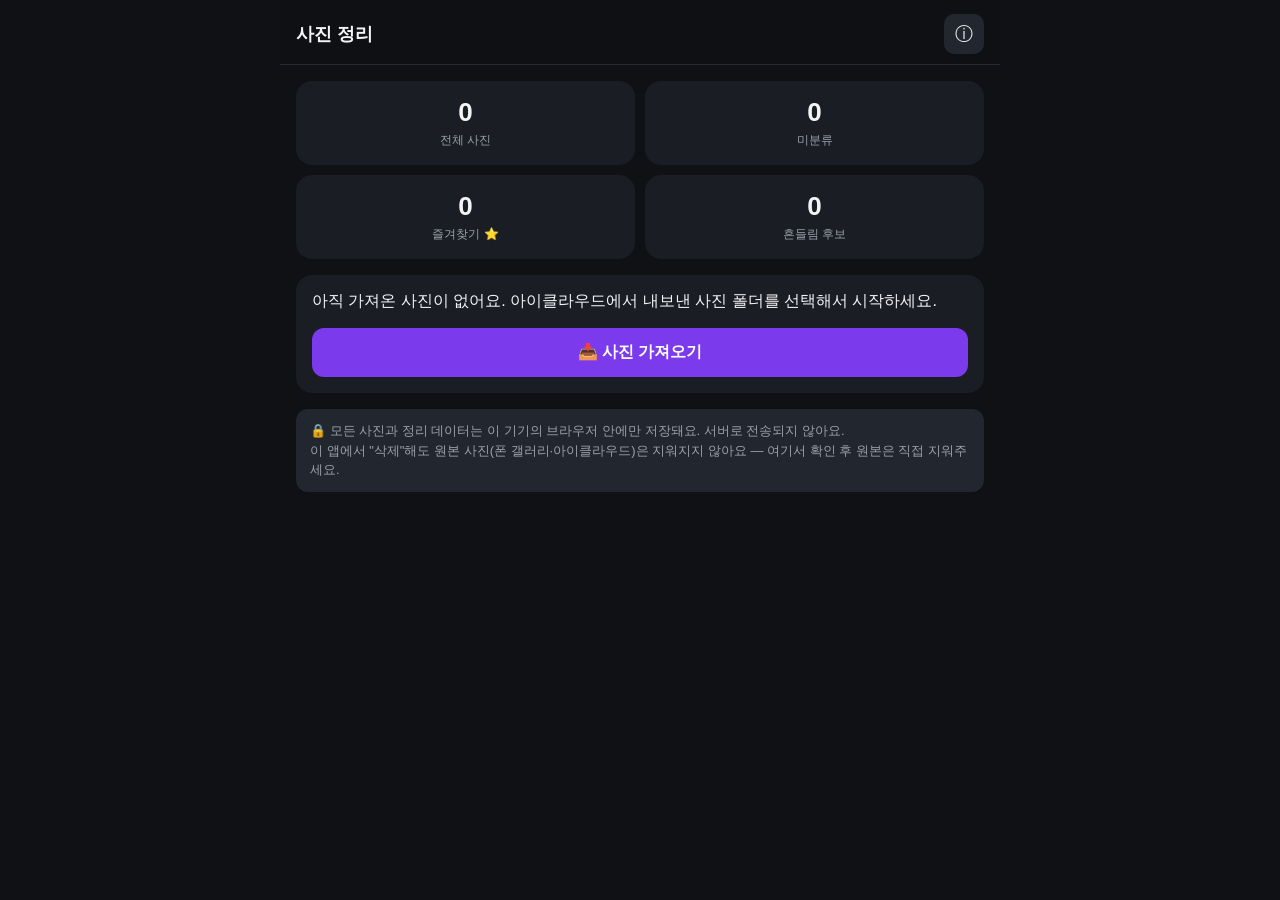
==== photo-organizer/index.html @ 1d7fc388 "Add installable photo organizer PWA A self-contained app under /photo-organizer/ for sorting years o" ====
<!DOCTYPE html>
<html lang="ko">
<head>
<meta charset="UTF-8">
<meta name="viewport" content="width=device-width, initial-scale=1, viewport-fit=cover">
<title>사진 정리</title>
<meta name="description" content="12년치 아이클라우드 사진을 폰과 맥에서 정리하는 개인용 웹앱">
<meta name="theme-color" content="#0f1115">
<link rel="manifest" href="manifest.json">
<link rel="icon" href="icons/icon-192.png">
<link rel="apple-touch-icon" href="icons/apple-touch-icon.png">
<meta name="apple-mobile-web-app-capable" content="yes">
<meta name="apple-mobile-web-app-status-bar-style" content="black-translucent">
<meta name="apple-mobile-web-app-title" content="사진 정리">
<link rel="stylesheet" href="style.css">
</head>
<body>
<div id="app">
  <header class="topbar">
    <button class="icon-btn" id="btnBack" title="뒤로">←</button>
    <h1 id="pageTitle">사진 정리</h1>
    <button class="icon-btn" id="btnInfo" title="안내">ⓘ</button>
  </header>

  <main id="main"></main>

  <footer class="bottombar hidden" id="bottombar"></footer>
</div>

<input type="file" id="fileInput" accept="image/*" multiple class="hidden">

<script src="db.js"></script>
<script src="exif.js"></script>
<script src="blur.js"></script>
<script src="faces.js"></script>
<script src="app.js"></script>
</body>
</html>
---- photo-organizer/style.css ----
:root {
  color-scheme: light dark;
  --bg: #0f1115;
  --panel: #1a1d24;
  --panel-2: #22262f;
  --text: #f4f4f6;
  --text-dim: #9aa0ab;
  --accent: #7c3aed;
  --accent-2: #a78bfa;
  --danger: #ef4444;
  --ok: #10b981;
  --radius: 16px;
  font-size: 16px;
}

* { box-sizing: border-box; }

html, body {
  margin: 0;
  height: 100%;
  background: var(--bg);
  color: var(--text);
  font-family: -apple-system, BlinkMacSystemFont, "Apple SD Gothic Neo", "Segoe UI", Roboto, sans-serif;
  overscroll-behavior-y: contain;
}

#app {
  max-width: 720px;
  margin: 0 auto;
  min-height: 100%;
  display: flex;
  flex-direction: column;
  padding-bottom: env(safe-area-inset-bottom);
}

header.topbar {
  position: sticky;
  top: 0;
  z-index: 10;
  display: flex;
  align-items: center;
  gap: 8px;
  padding: 14px 16px calc(10px + env(safe-area-inset-top)) 16px;
  padding-top: max(14px, env(safe-area-inset-top));
  background: rgba(15,17,21,0.9);
  backdrop-filter: blur(10px);
  border-bottom: 1px solid #262a33;
}

header.topbar h1 {
  font-size: 18px;
  margin: 0;
  flex: 1;
}

.icon-btn {
  background: var(--panel-2);
  border: none;
  color: var(--text);
  border-radius: 10px;
  width: 40px;
  height: 40px;
  font-size: 18px;
  display: flex;
  align-items: center;
  justify-content: center;
}

main { flex: 1; padding: 16px; padding-bottom: 90px; }

.hidden { display: none !important; }

.card {
  background: var(--panel);
  border-radius: var(--radius);
  padding: 16px;
  margin-bottom: 14px;
}

.stat-grid {
  display: grid;
  grid-template-columns: repeat(2, 1fr);
  gap: 10px;
  margin-bottom: 16px;
}

.stat-grid .card { margin: 0; text-align: center; }
.stat-grid .num { font-size: 26px; font-weight: 700; }
.stat-grid .label { font-size: 12px; color: var(--text-dim); margin-top: 4px; }

.nav-grid {
  display: grid;
  grid-template-columns: 1fr 1fr;
  gap: 10px;
}

.nav-btn {
  display: flex;
  flex-direction: column;
  align-items: center;
  justify-content: center;
  gap: 6px;
  background: var(--panel);
  border: 1px solid #2a2e38;
  border-radius: var(--radius);
  padding: 20px 10px;
  color: var(--text);
  font-size: 14px;
  min-height: 90px;
}
.nav-btn .emoji { font-size: 26px; }
.nav-btn .badge {
  font-size: 11px;
  color: var(--accent-2);
}

button { font-family: inherit; cursor: pointer; }

.primary-btn {
  background: var(--accent);
  color: white;
  border: none;
  border-radius: 12px;
  padding: 14px 20px;
  font-size: 16px;
  font-weight: 600;
  width: 100%;
}
.primary-btn:disabled { opacity: 0.5; }

.secondary-btn {
  background: var(--panel-2);
  color: var(--text);
  border: none;
  border-radius: 12px;
  padding: 12px 18px;
  font-size: 15px;
}

.text-btn {
  background: none;
  border: none;
  color: var(--accent-2);
  font-size: 14px;
  padding: 8px;
}

.progress-bar {
  height: 8px;
  background: var(--panel-2);
  border-radius: 4px;
  overflow: hidden;
  margin: 10px 0;
}
.progress-bar > div {
  height: 100%;
  background: var(--accent);
  transition: width .15s;
}

.grid {
  display: grid;
  grid-template-columns: repeat(3, 1fr);
  gap: 4px;
}
.thumb {
  position: relative;
  aspect-ratio: 1;
  border-radius: 8px;
  overflow: hidden;
  background: var(--panel-2);
}
.thumb img { width: 100%; height: 100%; object-fit: cover; display: block; }
.thumb .fav-mark { position: absolute; top: 4px; right: 4px; font-size: 14px; filter: drop-shadow(0 1px 2px rgba(0,0,0,.6)); }
.thumb .sel-mark {
  position: absolute; inset: 0;
  background: rgba(239,68,68,0.45);
  display: flex; align-items: center; justify-content: center;
  font-size: 22px;
}

.section-title {
  font-size: 15px;
  font-weight: 700;
  margin: 18px 0 8px;
  color: var(--text-dim);
}

/* Quick tag / swipe card view */
.swipe-stage {
  display: flex;
  flex-direction: column;
  align-items: center;
  height: calc(100vh - 320px);
  min-height: 300px;
}
.swipe-card {
  position: relative;
  width: 100%;
  flex: 1;
  border-radius: var(--radius);
  overflow: hidden;
  background: var(--panel);
  touch-action: pan-y;
}
.swipe-card img {
  width: 100%; height: 100%; object-fit: contain; background: #000;
}
.swipe-card .info {
  position: absolute; left: 10px; bottom: 10px;
  background: rgba(0,0,0,0.55);
  padding: 4px 10px;
  border-radius: 20px;
  font-size: 12px;
}
.swipe-card .fav-indicator {
  position: absolute; top: 10px; right: 10px; font-size: 26px;
}
.empty-state {
  text-align: center;
  color: var(--text-dim);
  padding: 40px 20px;
}

.tag-btn-row {
  display: grid;
  grid-template-columns: repeat(5, 1fr);
  gap: 6px;
  margin-top: 12px;
}
.tag-btn {
  background: var(--panel-2);
  border: none;
  border-radius: 12px;
  padding: 10px 4px;
  color: var(--text);
  font-size: 20px;
  display: flex;
  flex-direction: column;
  align-items: center;
  gap: 4px;
}
.tag-btn small { font-size: 10px; color: var(--text-dim); }
.tag-btn.active { outline: 2px solid var(--accent-2); }

.control-row {
  display: flex;
  gap: 8px;
  margin-top: 10px;
}
.control-row button {
  flex: 1;
  white-space: nowrap;
  padding-left: 6px;
  padding-right: 6px;
  font-size: 13px;
}

.blur-grid-item {
  position: relative;
}
.blur-grid-item .score {
  position: absolute; bottom: 4px; left: 4px;
  font-size: 10px; background: rgba(0,0,0,.6); padding: 1px 6px; border-radius: 8px;
}

.tabs {
  display: flex;
  gap: 6px;
  overflow-x: auto;
  padding-bottom: 8px;
  margin-bottom: 10px;
}
.tabs button {
  white-space: nowrap;
  background: var(--panel-2);
  border: none;
  color: var(--text-dim);
  padding: 8px 14px;
  border-radius: 20px;
  font-size: 13px;
}
.tabs button.active { background: var(--accent); color: white; }

.info-box {
  background: var(--panel-2);
  border-radius: 12px;
  padding: 12px 14px;
  font-size: 13px;
  color: var(--text-dim);
  line-height: 1.5;
}

.cluster-card {
  display: flex;
  align-items: center;
  gap: 12px;
  padding: 10px;
  background: var(--panel-2);
  border-radius: 12px;
  margin-bottom: 8px;
}
.cluster-card img { width: 56px; height: 56px; border-radius: 50%; object-fit: cover; }
.cluster-card .meta { flex: 1; font-size: 13px; color: var(--text-dim); }
.cluster-card select, .cluster-card input {
  background: var(--panel);
  color: var(--text);
  border: 1px solid #333844;
  border-radius: 8px;
  padding: 6px 8px;
  font-size: 13px;
}

footer.bottombar {
  position: fixed;
  bottom: 0; left: 0; right: 0;
  display: flex;
  justify-content: center;
  padding: 10px 16px calc(10px + env(safe-area-inset-bottom)) 16px;
  background: rgba(15,17,21,0.92);
  backdrop-filter: blur(10px);
  border-top: 1px solid #262a33;
}
footer.bottombar .row { display: flex; gap: 10px; max-width: 720px; width: 100%; }

.toast {
  position: fixed;
  bottom: 90px; left: 50%; transform: translateX(-50%);
  background: #222; color: white;
  padding: 10px 18px; border-radius: 30px; font-size: 13px;
  z-index: 100;
  box-shadow: 0 4px 14px rgba(0,0,0,.4);
}

.spinner {
  width: 22px; height: 22px;
  border: 3px solid #444; border-top-color: var(--accent-2);
  border-radius: 50%;
  animation: spin 0.8s linear infinite;
  margin: 0 auto;
}
@keyframes spin { to { transform: rotate(360deg); } }

.year-accordion summary {
  font-weight: 700;
  padding: 10px 0;
  cursor: pointer;
  list-style: none;
  display: flex;
  align-items: center;
  gap: 8px;
}
.year-accordion summary::-webkit-details-marker { display: none; }
.year-accordion summary .count { font-weight: 400; color: var(--text-dim); font-size: 13px; }
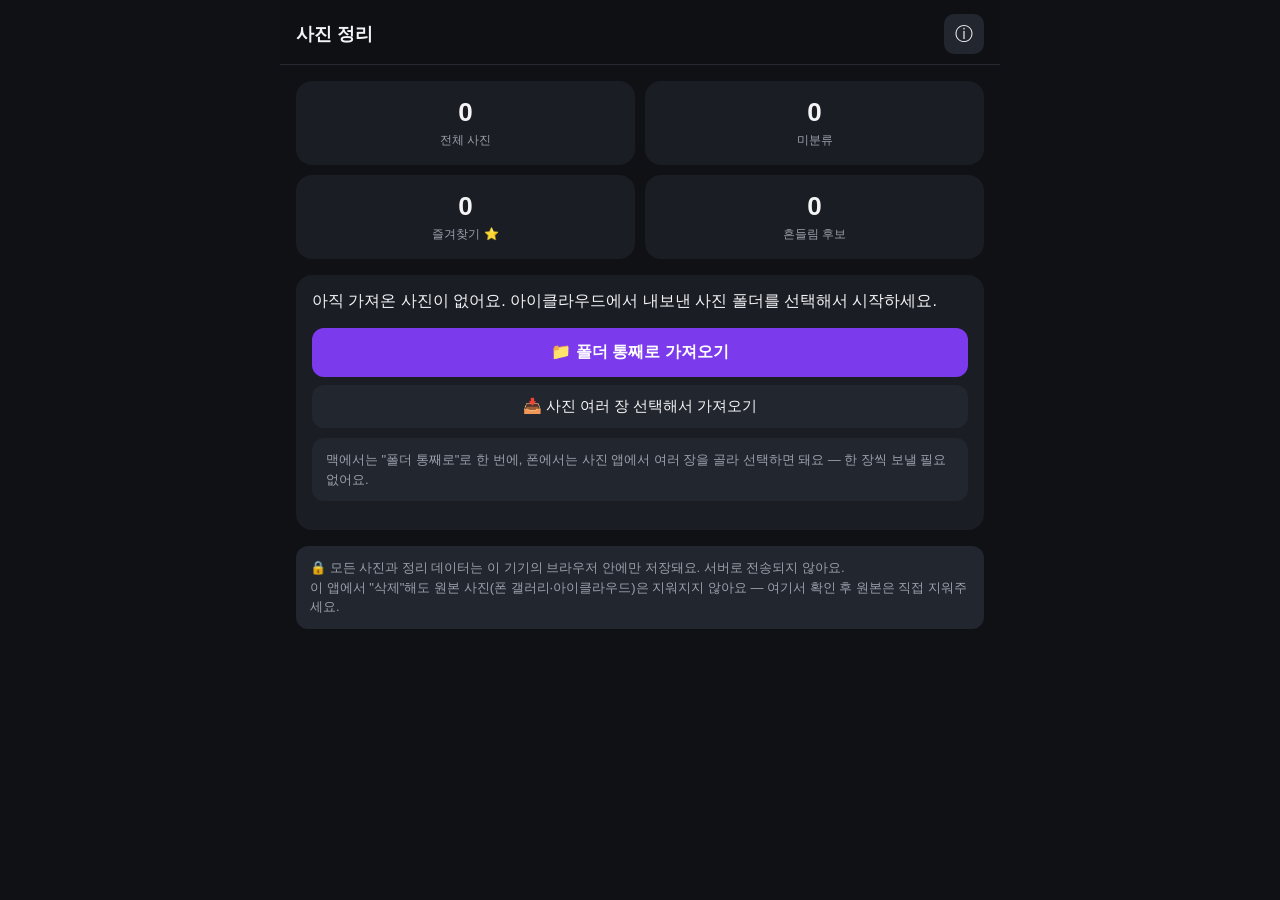
==== commit 348d884c: "Add one-click whole-folder import A single multi-select file picker still meant selecting photos mor" ====
--- a/photo-organizer/index.html
+++ b/photo-organizer/index.html
@@ -28,6 +28,7 @@
 </div>
 
 <input type="file" id="fileInput" accept="image/*" multiple class="hidden">
+<input type="file" id="folderInput" accept="image/*" multiple webkitdirectory class="hidden">
 
 <script src="db.js"></script>
 <script src="exif.js"></script>
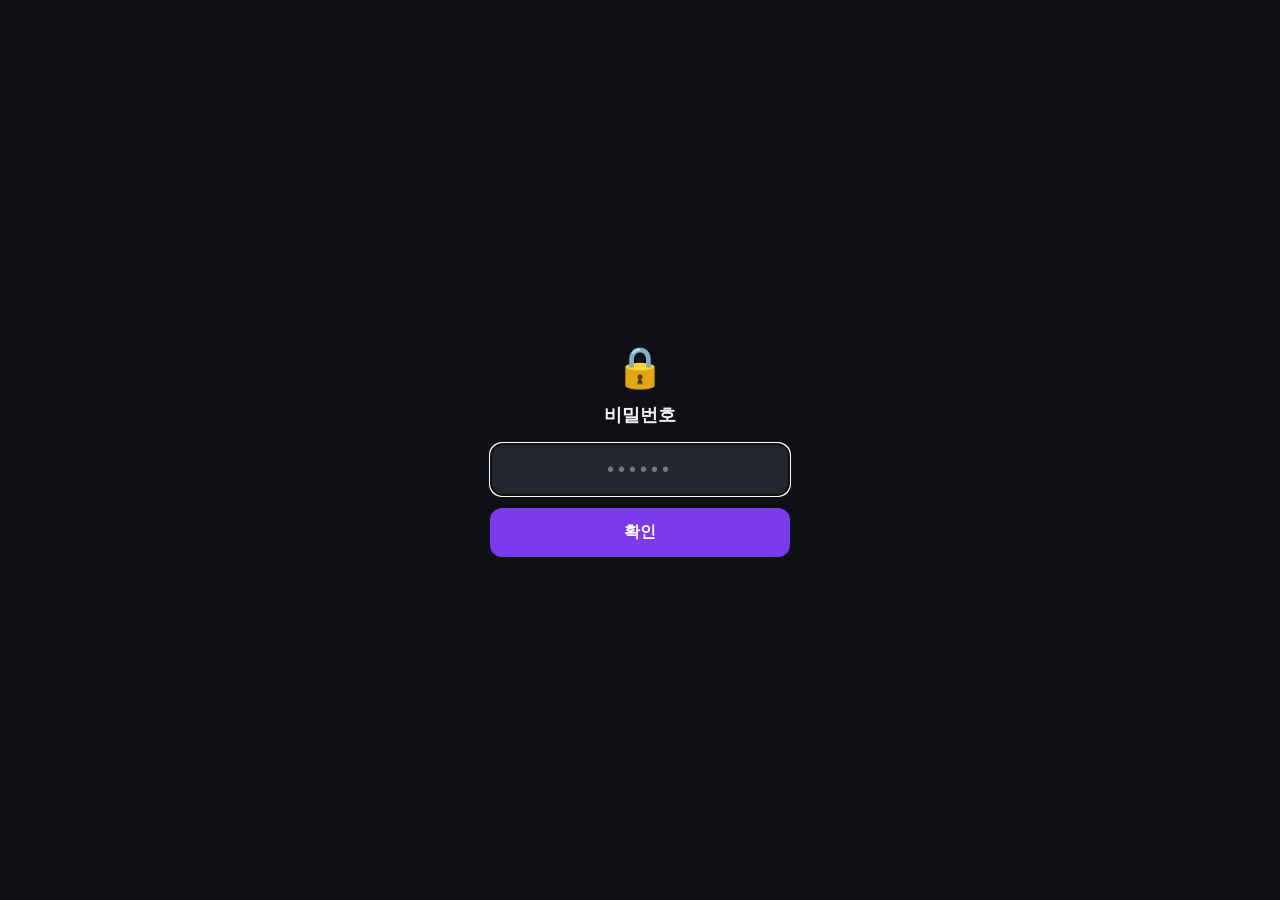
==== commit bd5978ac: "Add password lock screen The organizer just went live at a public GitHub Pages URL, so gate it behin" ====
--- a/photo-organizer/index.html
+++ b/photo-organizer/index.html
@@ -15,7 +15,17 @@
 <link rel="stylesheet" href="style.css">
 </head>
 <body>
-<div id="app">
+<div id="lockScreen" class="lock-screen">
+  <form id="lockForm" class="lock-card" autocomplete="off">
+    <div class="lock-icon">🔒</div>
+    <h2>비밀번호</h2>
+    <input type="password" id="lockInput" inputmode="numeric" autocomplete="off" placeholder="••••••" autofocus>
+    <button type="submit" class="primary-btn">확인</button>
+    <div id="lockError" class="lock-error hidden">비밀번호가 틀렸어요</div>
+  </form>
+</div>
+
+<div id="app" class="hidden">
   <header class="topbar">
     <button class="icon-btn" id="btnBack" title="뒤로">←</button>
     <h1 id="pageTitle">사진 정리</h1>
@@ -30,6 +40,7 @@
 <input type="file" id="fileInput" accept="image/*" multiple class="hidden">
 <input type="file" id="folderInput" accept="image/*" multiple webkitdirectory class="hidden">
 
+<script src="lock.js"></script>
 <script src="db.js"></script>
 <script src="exif.js"></script>
 <script src="blur.js"></script>
--- a/photo-organizer/style.css
+++ b/photo-organizer/style.css
@@ -352,3 +352,33 @@
 }
 .year-accordion summary::-webkit-details-marker { display: none; }
 .year-accordion summary .count { font-weight: 400; color: var(--text-dim); font-size: 13px; }
+
+.lock-screen {
+  position: fixed; inset: 0;
+  display: flex; align-items: center; justify-content: center;
+  background: var(--bg);
+  z-index: 1000;
+  padding: 20px;
+}
+.lock-card {
+  display: flex;
+  flex-direction: column;
+  align-items: stretch;
+  gap: 12px;
+  width: 100%;
+  max-width: 300px;
+  text-align: center;
+}
+.lock-card .lock-icon { font-size: 40px; }
+.lock-card h2 { margin: 0 0 4px; font-size: 18px; }
+.lock-card input {
+  background: var(--panel-2);
+  border: 1px solid #333844;
+  color: var(--text);
+  border-radius: 12px;
+  padding: 14px;
+  font-size: 20px;
+  text-align: center;
+  letter-spacing: 4px;
+}
+.lock-error { color: var(--danger); font-size: 13px; }
